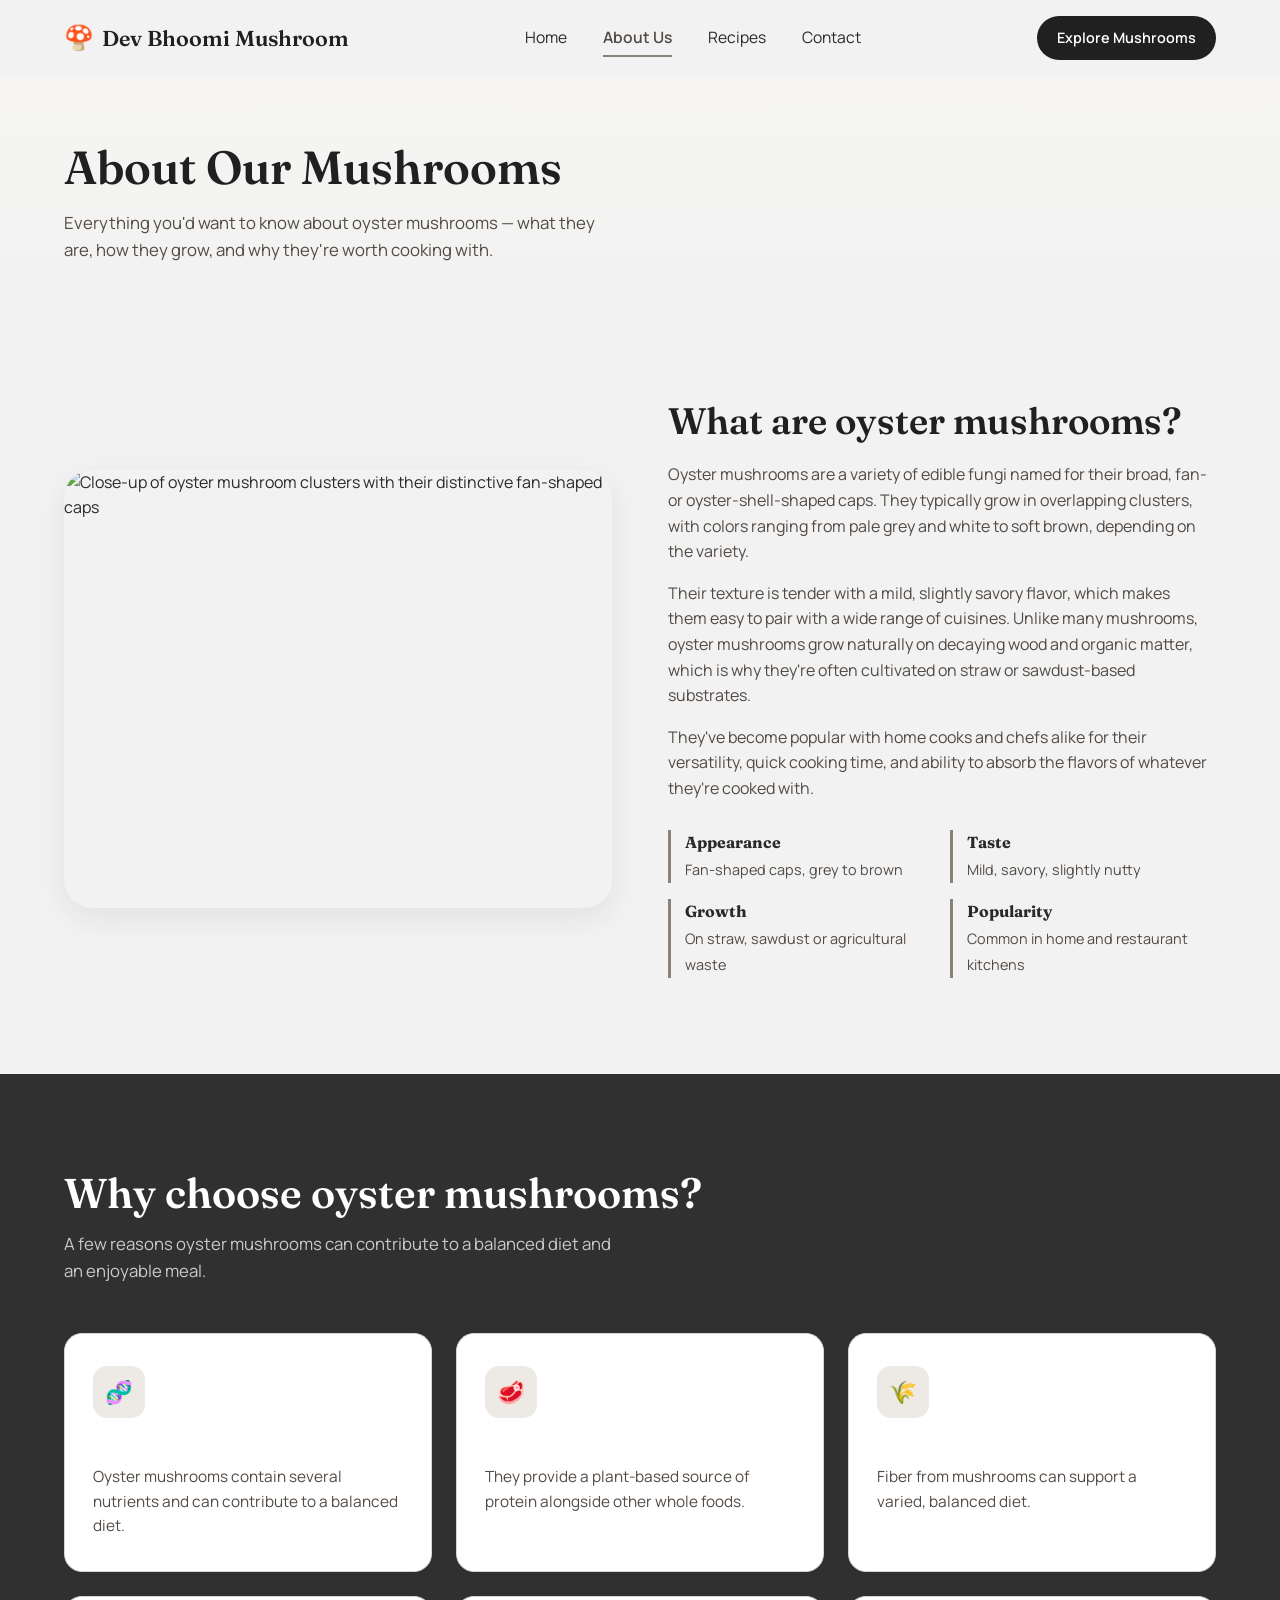
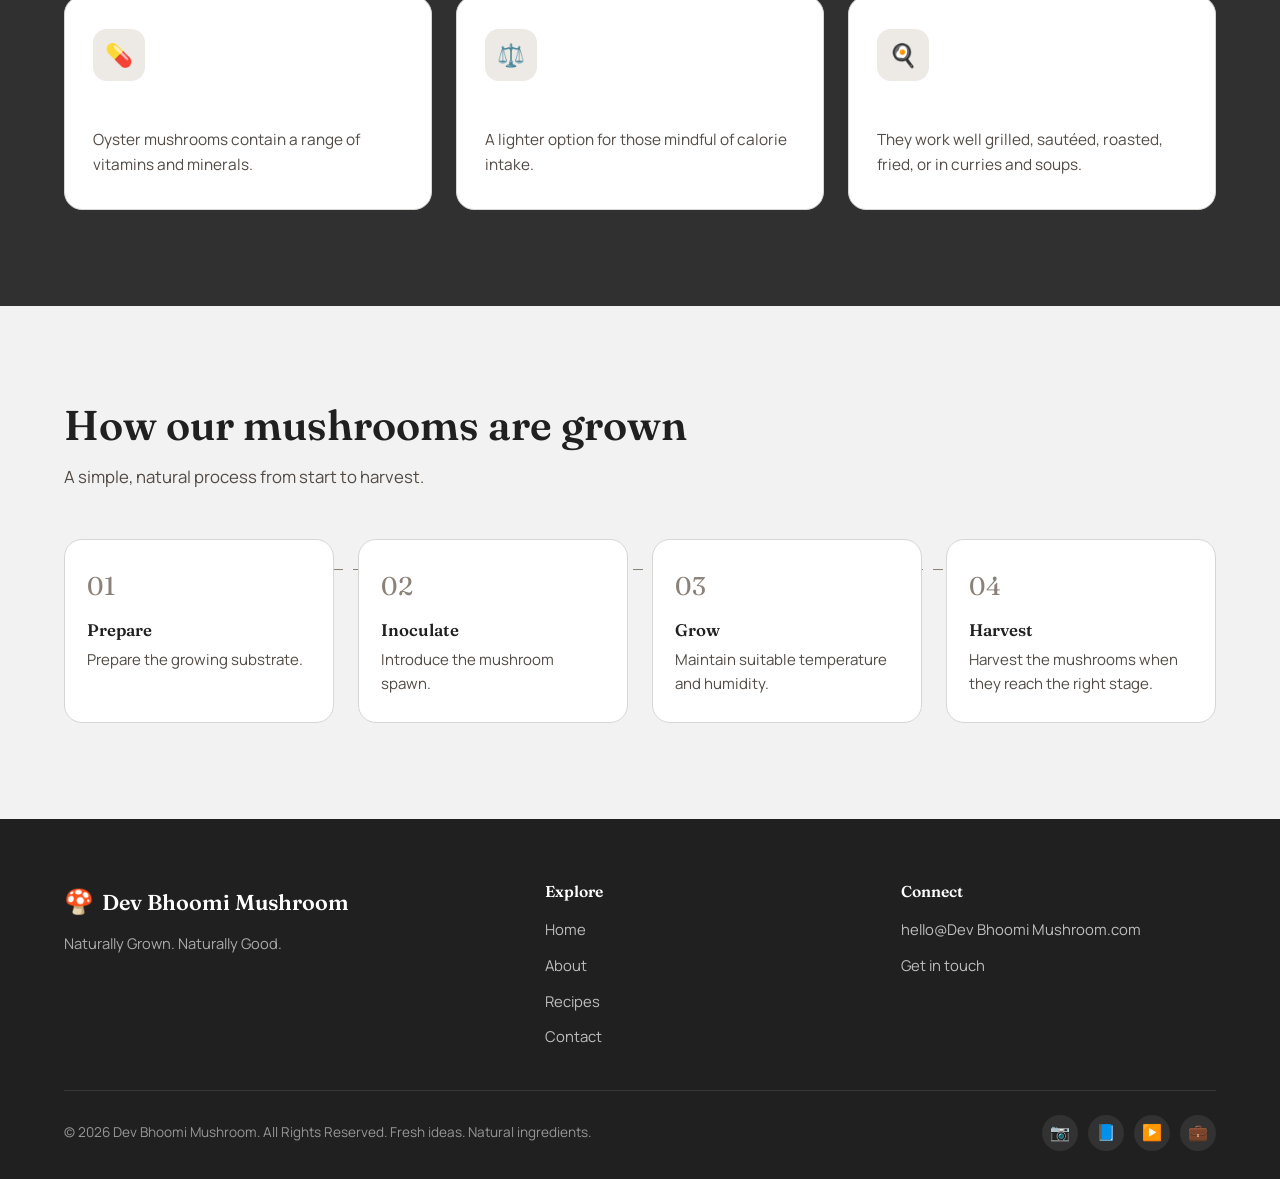
==== about.html @ d361725c "Initial commit with index,contact, about, recipes page" ====
<!DOCTYPE html>
<html lang="en">
<head>
  <meta charset="UTF-8">
  <meta name="viewport" content="width=device-width, initial-scale=1.0">
  <title>Dev Bhoomi Mushroom</title>
  <meta name="description" content="Learn what oyster mushrooms are, how they grow, and why they can be part of a balanced diet — from the team at Dev Bhoomi Mushroom.">
  <meta property="og:title" content="About Our Mushrooms | Dev Bhoomi Mushroom">
  <meta property="og:description" content="What oyster mushrooms are, how they grow, and why people choose them.">
  <meta property="og:type" content="website">
  <link rel="icon" href="data:image/svg+xml,<svg xmlns=%22http://www.w3.org/2000/svg%22 viewBox=%220 0 100 100%22><text y=%22.9em%22 font-size=%2290%22>🍄</text></svg>">

  <link rel="preconnect" href="https://fonts.googleapis.com">
  <link rel="preconnect" href="https://fonts.gstatic.com" crossorigin>
  <link href="https://fonts.googleapis.com/css2?family=Fraunces:opsz,wght@9..144,500;9..144,600;9..144,700&family=Manrope:wght@400;500;600;700;800&display=swap" rel="stylesheet">

  <link rel="stylesheet" href="css/style.css">
</head>
<body>

  <!-- ===== Navbar ===== -->
  <header class="navbar">
    <div class="container">
      <a href="index.html" class="brand">
        <span class="brand-mark" aria-hidden="true">🍄</span>
        <span>Dev Bhoomi Mushroom</span>
      </a>

      <nav class="nav-links" id="nav-links" aria-label="Primary">
        <a href="index.html">Home</a>
        <a href="about.html" class="active">About Us</a>
        <a href="recipes.html">Recipes</a>
        <a href="contact.html">Contact</a>
      </nav>

      <div class="nav-actions">
        <a href="recipes.html" class="btn btn-primary btn-sm">Explore Mushrooms</a>
        <button class="hamburger" id="hamburger" aria-expanded="false" aria-controls="nav-links" aria-label="Toggle navigation menu">
          <span></span>
          <span></span>
          <span></span>
        </button>
      </div>
    </div>
  </header>

  <main>
    <!-- ===== Page Header ===== -->
    <section class="page-header">
      <div class="container">
        <h1>About Our Mushrooms</h1>
        <p>Everything you'd want to know about oyster mushrooms — what they are, how they grow, and why they're worth cooking with.</p>
      </div>
    </section>

    <!-- ===== What Are Oyster Mushrooms ===== -->
    <section>
      <div class="container">
        <div class="about-intro">
          <div class="about-intro-media reveal">
            <img
              src="https://images.unsplash.com/photo-1552825896-84f4b3c8e6a5?auto=format&fit=crop&w=900&q=80"
              alt="Close-up of oyster mushroom clusters with their distinctive fan-shaped caps"
              loading="lazy">
          </div>

          <div class="about-intro-copy reveal">
            <h2>What are oyster mushrooms?</h2>
            <p>Oyster mushrooms are a variety of edible fungi named for their broad, fan- or oyster-shell-shaped caps. They typically grow in overlapping clusters, with colors ranging from pale grey and white to soft brown, depending on the variety.</p>
            <p>Their texture is tender with a mild, slightly savory flavor, which makes them easy to pair with a wide range of cuisines. Unlike many mushrooms, oyster mushrooms grow naturally on decaying wood and organic matter, which is why they're often cultivated on straw or sawdust-based substrates.</p>
            <p>They've become popular with home cooks and chefs alike for their versatility, quick cooking time, and ability to absorb the flavors of whatever they're cooked with.</p>

            <div class="about-facts">
              <div class="about-fact">
                <strong>Appearance</strong>
                <span>Fan-shaped caps, grey to brown</span>
              </div>
              <div class="about-fact">
                <strong>Taste</strong>
                <span>Mild, savory, slightly nutty</span>
              </div>
              <div class="about-fact">
                <strong>Growth</strong>
                <span>On straw, sawdust or agricultural waste</span>
              </div>
              <div class="about-fact">
                <strong>Popularity</strong>
                <span>Common in home and restaurant kitchens</span>
              </div>
            </div>
          </div>
        </div>
      </div>
    </section>

    <!-- ===== Why Choose Oyster Mushrooms ===== -->
    <section class="benefits section-dark">
      <div class="container">
        <div class="section-head reveal">
          <h2 class="section-title">Why choose oyster mushrooms?</h2>
          <p class="section-lede">A few reasons oyster mushrooms can contribute to a balanced diet and an enjoyable meal.</p>
        </div>

        <div class="card-grid">
          <div class="benefit-card reveal">
            <div class="benefit-icon" aria-hidden="true">🧬</div>
            <h3>Rich in Nutrients</h3>
            <p>Oyster mushrooms contain several nutrients and can contribute to a balanced diet.</p>
          </div>
          <div class="benefit-card reveal">
            <div class="benefit-icon" aria-hidden="true">🥩</div>
            <h3>Good Source of Protein</h3>
            <p>They provide a plant-based source of protein alongside other whole foods.</p>
          </div>
          <div class="benefit-card reveal">
            <div class="benefit-icon" aria-hidden="true">🌾</div>
            <h3>Contains Dietary Fiber</h3>
            <p>Fiber from mushrooms can support a varied, balanced diet.</p>
          </div>
          <div class="benefit-card reveal">
            <div class="benefit-icon" aria-hidden="true">💊</div>
            <h3>Vitamins &amp; Minerals</h3>
            <p>Oyster mushrooms contain a range of vitamins and minerals.</p>
          </div>
          <div class="benefit-card reveal">
            <div class="benefit-icon" aria-hidden="true">⚖️</div>
            <h3>Low in Calories</h3>
            <p>A lighter option for those mindful of calorie intake.</p>
          </div>
          <div class="benefit-card reveal">
            <div class="benefit-icon" aria-hidden="true">🍳</div>
            <h3>Versatile for Cooking</h3>
            <p>They work well grilled, sautéed, roasted, fried, or in curries and soups.</p>
          </div>
        </div>
      </div>
    </section>

    <!-- ===== How To Grow Section ===== -->
    <section class="process">
      <div class="container">
        <div class="section-head reveal">
          <h2 class="section-title">How our mushrooms are grown</h2>
          <p class="section-lede">A simple, natural process from start to harvest.</p>
        </div>

        <div class="process-track">
          <div class="process-step reveal">
            <span class="step-number">01</span>
            <h3>Prepare</h3>
            <p>Prepare the growing substrate.</p>
          </div>
          <div class="process-step reveal">
            <span class="step-number">02</span>
            <h3>Inoculate</h3>
            <p>Introduce the mushroom spawn.</p>
          </div>
          <div class="process-step reveal">
            <span class="step-number">03</span>
            <h3>Grow</h3>
            <p>Maintain suitable temperature and humidity.</p>
          </div>
          <div class="process-step reveal">
            <span class="step-number">04</span>
            <h3>Harvest</h3>
            <p>Harvest the mushrooms when they reach the right stage.</p>
          </div>
        </div>
      </div>
    </section>
  </main>

  <!-- ===== Footer ===== -->
  <footer class="site-footer">
    <div class="container">
      <div class="footer-top">
        <div class="footer-brand">
          <a href="index.html" class="brand">
            <span class="brand-mark" aria-hidden="true">🍄</span>
            <span>Dev Bhoomi Mushroom</span>
          </a>
          <p>Naturally Grown. Naturally Good.</p>
        </div>

        <div class="footer-col">
          <h4>Explore</h4>
          <ul>
            <li><a href="index.html">Home</a></li>
            <li><a href="about.html">About</a></li>
            <li><a href="recipes.html">Recipes</a></li>
            <li><a href="contact.html">Contact</a></li>
          </ul>
        </div>

        <div class="footer-col">
          <h4>Connect</h4>
          <ul>
            <li><a href="mailto:hello@Dev Bhoomi Mushroom.com">hello@Dev Bhoomi Mushroom.com</a></li>
            <li><a href="contact.html">Get in touch</a></li>
          </ul>
        </div>
      </div>

      <div class="footer-bottom">
        <p>© 2026 Dev Bhoomi Mushroom. All Rights Reserved. Fresh ideas. Natural ingredients.</p>
        <div class="footer-social">
          <!-- Replace href values with actual social media URLs -->
          <a href="https://instagram.com/" aria-label="Instagram" target="_blank" rel="noopener">📷</a>
          <a href="https://facebook.com/" aria-label="Facebook" target="_blank" rel="noopener">📘</a>
          <a href="https://youtube.com/" aria-label="YouTube" target="_blank" rel="noopener">▶️</a>
          <a href="https://linkedin.com/" aria-label="LinkedIn" target="_blank" rel="noopener">💼</a>
        </div>
      </div>
    </div>
  </footer>

  <button class="back-to-top" aria-label="Back to top">↑</button>

  <script src="js/script.js"></script>
</body>
</html>
---- css/style.css ----
/* ==========================================================================
   MUSHROOMIA — Stylesheet
   Organized sections: Reset, Variables, Global, Navbar, Hero, Buttons,
   Cards, About, Process, Recipes, Videos, Contact, Footer, Modal, Responsive
   ========================================================================== */

/* ----- Reset ----- */
*,
*::before,
*::after {
  box-sizing: border-box;
  margin: 0;
  padding: 0;
}

html {
  scroll-behavior: smooth;
}

img {
  max-width: 100%;
  display: block;
}

a {
  text-decoration: none;
  color: inherit;
}

ul {
  list-style: none;
}

button {
  font: inherit;
  cursor: pointer;
  border: none;
  background: none;
}

/* ----- Variables ----- */
:root {
  /* Brand palette (from brief) */
  --bg-light: #F2F2F2;
  --dark: #202020;
  --charcoal: #303030;
  --white: #FFFFFF;
  --mushroom: #8A8178;
  --brown: #6B625A;
  --light-grey: #E5E5E5;
  --text: #292929;

  /* Derived tones */
  --mushroom-soft: #EDEAE6;
  --brown-dark: #524A44;
  --line: #D8D6D3;
  --success: #4C7A4F;
  --error: #B3453A;

  /* Type */
  --font-display: 'Fraunces', 'Georgia', serif;
  --font-body: 'Manrope', -apple-system, BlinkMacSystemFont, 'Segoe UI', sans-serif;

  /* Layout */
  --max-width: 1200px;
  --radius-sm: 10px;
  --radius-md: 18px;
  --radius-lg: 28px;
  --shadow-soft: 0 10px 30px rgba(32, 32, 32, 0.08);
  --shadow-lift: 0 18px 40px rgba(32, 32, 32, 0.14);
  --transition: 0.25s ease;
}

@media (prefers-reduced-motion: reduce) {
  *,
  *::before,
  *::after {
    animation-duration: 0.001ms !important;
    animation-iteration-count: 1 !important;
    transition-duration: 0.001ms !important;
    scroll-behavior: auto !important;
  }
}

/* ----- Global ----- */
body {
  font-family: var(--font-body);
  color: var(--text);
  background-color: var(--bg-light);
  line-height: 1.6;
  font-size: 16px;
  overflow-x: hidden;
}

.container {
  max-width: var(--max-width);
  margin: 0 auto;
  padding: 0 24px;
}

section {
  padding: 96px 0;
}

h1, h2, h3, h4 {
  font-family: var(--font-display);
  color: var(--dark);
  line-height: 1.15;
  font-weight: 600;
}

h2.section-title {
  font-size: clamp(1.8rem, 3.4vw, 2.6rem);
  max-width: 640px;
  margin-bottom: 14px;
}

.section-lede {
  max-width: 560px;
  color: var(--brown-dark);
  font-size: 1.05rem;
  margin-bottom: 48px;
}

.section-head {
  display: flex;
  flex-direction: column;
}

.section-head.center {
  align-items: center;
  text-align: center;
  margin-left: auto;
  margin-right: auto;
}

.section-head.center .section-lede {
  margin-left: auto;
  margin-right: auto;
}

a:focus-visible,
button:focus-visible,
input:focus-visible,
textarea:focus-visible {
  outline: 3px solid var(--mushroom);
  outline-offset: 3px;
}

.visually-hidden {
  position: absolute;
  width: 1px;
  height: 1px;
  overflow: hidden;
  clip: rect(0 0 0 0);
  white-space: nowrap;
}

/* ----- Navbar ----- */
.navbar {
  position: sticky;
  top: 0;
  left: 0;
  right: 0;
  z-index: 500;
  background-color: rgba(242, 242, 242, 0.92);
  backdrop-filter: blur(10px);
  border-bottom: 1px solid transparent;
  transition: box-shadow var(--transition), border-color var(--transition), background-color var(--transition);
}

.navbar.is-scrolled {
  box-shadow: 0 4px 24px rgba(32, 32, 32, 0.08);
  border-bottom-color: var(--line);
}

.navbar .container {
  display: flex;
  align-items: center;
  justify-content: space-between;
  height: 76px;
}

.brand {
  display: flex;
  align-items: baseline;
  gap: 8px;
  font-family: var(--font-display);
  font-size: 1.35rem;
  font-weight: 600;
  color: var(--dark);
}

.brand .brand-mark {
  font-size: 1.5rem;
}

.nav-links {
  display: flex;
  align-items: center;
  gap: 36px;
}

.nav-links a {
  font-size: 0.98rem;
  color: var(--text);
  position: relative;
  padding: 6px 0;
}

.nav-links a::after {
  content: '';
  position: absolute;
  left: 0;
  bottom: 0;
  width: 0;
  height: 2px;
  background-color: var(--mushroom);
  transition: width var(--transition);
}

.nav-links a:hover::after,
.nav-links a.active::after {
  width: 100%;
}

.nav-links a.active {
  color: var(--brown-dark);
  font-weight: 600;
}

.nav-actions {
  display: flex;
  align-items: center;
  gap: 20px;
}

.hamburger {
  display: none;
  flex-direction: column;
  justify-content: center;
  gap: 5px;
  width: 32px;
  height: 32px;
  padding: 4px;
}

.hamburger span {
  display: block;
  width: 100%;
  height: 2px;
  background-color: var(--dark);
  border-radius: 2px;
  transition: transform var(--transition), opacity var(--transition);
}

.hamburger[aria-expanded="true"] span:nth-child(1) {
  transform: translateY(7px) rotate(45deg);
}

.hamburger[aria-expanded="true"] span:nth-child(2) {
  opacity: 0;
}

.hamburger[aria-expanded="true"] span:nth-child(3) {
  transform: translateY(-7px) rotate(-45deg);
}

/* ----- Buttons ----- */
.btn {
  display: inline-flex;
  align-items: center;
  justify-content: center;
  gap: 8px;
  padding: 14px 28px;
  border-radius: 100px;
  font-size: 0.98rem;
  font-weight: 600;
  transition: transform var(--transition), box-shadow var(--transition), background-color var(--transition), color var(--transition);
  white-space: nowrap;
}

.btn-primary {
  background-color: var(--dark);
  color: var(--white);
}

.btn-primary:hover {
  background-color: var(--brown-dark);
  transform: translateY(-2px);
  box-shadow: var(--shadow-lift);
}

.btn-secondary {
  background-color: transparent;
  color: var(--dark);
  border: 1.5px solid var(--brown-dark);
}

.btn-secondary:hover {
  background-color: var(--dark);
  color: var(--white);
  border-color: var(--dark);
  transform: translateY(-2px);
}

.btn-block {
  width: 100%;
}

.btn-sm {
  padding: 10px 20px;
  font-size: 0.9rem;
}

/* ----- Hero ----- */
.hero {
  padding: 72px 0 80px;
  background: linear-gradient(180deg, #F6F5F3 0%, var(--bg-light) 60%);
  position: relative;
  overflow: hidden;
}

.hero .container {
  display: grid;
  grid-template-columns: 1.05fr 0.95fr;
  gap: 56px;
  align-items: center;
}

.hero-copy .eyebrow {
  color: var(--brown-dark);
  font-weight: 600;
  font-size: 0.95rem;
  margin-bottom: 18px;
  display: inline-block;
}

.hero-copy h1 {
  font-size: clamp(2.3rem, 4.6vw, 3.6rem);
  margin-bottom: 22px;
  letter-spacing: -0.01em;
}

.hero-copy p {
  font-size: 1.1rem;
  color: var(--brown-dark);
  max-width: 480px;
  margin-bottom: 36px;
}

.hero-actions {
  display: flex;
  gap: 16px;
  flex-wrap: wrap;
}

.hero-art {
  position: relative;
  border-radius: var(--radius-lg);
  overflow: hidden;
  box-shadow: var(--shadow-lift);
  aspect-ratio: 4 / 5;
}

.hero-art img {
  width: 100%;
  height: 100%;
  object-fit: cover;
}

.hero-art::after {
  content: '';
  position: absolute;
  inset: 0;
  background: linear-gradient(180deg, rgba(32,32,32,0) 55%, rgba(32,32,32,0.35) 100%);
}

.hero-badge {
  position: absolute;
  bottom: 20px;
  left: 20px;
  right: 20px;
  z-index: 2;
  background-color: rgba(255,255,255,0.92);
  backdrop-filter: blur(6px);
  border-radius: var(--radius-md);
  padding: 16px 20px;
  display: flex;
  align-items: center;
  gap: 14px;
}

.hero-badge strong {
  display: block;
  font-family: var(--font-display);
  font-size: 1.05rem;
  color: var(--dark);
}

.hero-badge span {
  font-size: 0.88rem;
  color: var(--brown-dark);
}

/* Entrance animation, single orchestrated sequence on load */
.hero-copy > * ,
.hero-art {
  opacity: 0;
  transform: translateY(16px);
  animation: rise 0.7s ease forwards;
}

.hero-copy .eyebrow { animation-delay: 0.05s; }
.hero-copy h1 { animation-delay: 0.15s; }
.hero-copy p { animation-delay: 0.25s; }
.hero-copy .hero-actions { animation-delay: 0.35s; }
.hero-art { animation-delay: 0.2s; }

@keyframes rise {
  to {
    opacity: 1;
    transform: translateY(0);
  }
}

/* ----- Stats ----- */
.stats {
  padding: 56px 0;
}

.stats-grid {
  display: grid;
  grid-template-columns: repeat(4, 1fr);
  gap: 20px;
}

.stat-card {
  background-color: var(--white);
  border-radius: var(--radius-md);
  padding: 28px 20px;
  text-align: center;
  box-shadow: var(--shadow-soft);
  border: 1px solid var(--line);
}

.stat-card .stat-icon {
  font-size: 1.8rem;
  margin-bottom: 10px;
}

.stat-card strong {
  display: block;
  font-family: var(--font-display);
  font-size: 1.15rem;
  color: var(--dark);
  margin-bottom: 4px;
}

.stat-card span {
  font-size: 0.9rem;
  color: var(--brown-dark);
}

/* ----- Cards (benefits / recipes shared patterns) ----- */
.card-grid {
  display: grid;
  grid-template-columns: repeat(3, 1fr);
  gap: 24px;
}

.benefit-card {
  background-color: var(--white);
  border-radius: var(--radius-md);
  padding: 32px 28px;
  border: 1px solid var(--line);
  transition: transform var(--transition), box-shadow var(--transition);
}

.benefit-card:hover {
  transform: translateY(-5px);
  box-shadow: var(--shadow-lift);
}

.benefit-icon {
  width: 52px;
  height: 52px;
  border-radius: 14px;
  background-color: var(--mushroom-soft);
  display: flex;
  align-items: center;
  justify-content: center;
  font-size: 1.4rem;
  margin-bottom: 18px;
}

.benefit-card h3 {
  font-size: 1.15rem;
  margin-bottom: 8px;
}

.benefit-card p {
  color: var(--brown-dark);
  font-size: 0.96rem;
}

.section-dark {
  background-color: var(--charcoal);
  color: var(--light-grey);
}

.section-dark h2.section-title,
.section-dark h3 {
  color: var(--white);
}

.section-dark .section-lede {
  color: var(--light-grey);
  opacity: 0.85;
}

/* ----- About ----- */
.about-intro {
  display: grid;
  grid-template-columns: 1fr 1fr;
  gap: 56px;
  align-items: center;
}

.about-intro-media {
  border-radius: var(--radius-lg);
  overflow: hidden;
  box-shadow: var(--shadow-soft);
  aspect-ratio: 4 / 3.2;
}

.about-intro-media img {
  width: 100%;
  height: 100%;
  object-fit: cover;
}

.about-intro-copy p {
  color: var(--brown-dark);
  margin-bottom: 16px;
  max-width: 540px;
}

.about-intro-copy h2 {
  font-size: clamp(1.7rem, 3vw, 2.3rem);
  margin-bottom: 20px;
}

.about-facts {
  display: grid;
  grid-template-columns: repeat(2, 1fr);
  gap: 16px;
  margin-top: 28px;
}

.about-fact {
  border-left: 3px solid var(--mushroom);
  padding-left: 14px;
}

.about-fact strong {
  display: block;
  font-family: var(--font-display);
  font-size: 1rem;
  margin-bottom: 2px;
}

.about-fact span {
  font-size: 0.9rem;
  color: var(--brown-dark);
}

/* ----- Process (How to Grow) ----- */
.process {
  position: relative;
}

.process-track {
  display: grid;
  grid-template-columns: repeat(4, 1fr);
  gap: 24px;
  position: relative;
}

.process-track::before {
  content: '';
  position: absolute;
  top: 30px;
  left: 6%;
  right: 6%;
  height: 1px;
  background: repeating-linear-gradient(90deg, var(--mushroom) 0 10px, transparent 10px 20px);
  z-index: 0;
}

.process-step {
  position: relative;
  z-index: 1;
  background-color: var(--white);
  border: 1px solid var(--line);
  border-radius: var(--radius-md);
  padding: 26px 22px;
}

.process-step .step-number {
  font-family: var(--font-display);
  font-size: 1.6rem;
  color: var(--mushroom);
  margin-bottom: 14px;
  display: block;
}

.process-step h3 {
  font-size: 1.05rem;
  margin-bottom: 8px;
}

.process-step p {
  color: var(--brown-dark);
  font-size: 0.94rem;
}

/* ----- Recipes ----- */
.page-header {
  padding: 64px 0 40px;
  background: linear-gradient(180deg, #F6F5F3 0%, var(--bg-light) 100%);
}

.page-header h1 {
  font-size: clamp(2rem, 4vw, 2.9rem);
  max-width: 640px;
  margin-bottom: 16px;
}

.page-header p {
  color: var(--brown-dark);
  max-width: 560px;
  font-size: 1.05rem;
}

.recipe-grid {
  display: grid;
  grid-template-columns: repeat(3, 1fr);
  gap: 28px;
}

.recipe-card {
  background-color: var(--white);
  border-radius: var(--radius-md);
  overflow: hidden;
  border: 1px solid var(--line);
  transition: transform var(--transition), box-shadow var(--transition);
  display: flex;
  flex-direction: column;
}

.recipe-card:hover {
  transform: translateY(-5px);
  box-shadow: var(--shadow-lift);
}

.recipe-media {
  aspect-ratio: 4 / 3;
  overflow: hidden;
}

.recipe-media img {
  width: 100%;
  height: 100%;
  object-fit: cover;
  transition: transform 0.4s ease;
}

.recipe-card:hover .recipe-media img {
  transform: scale(1.05);
}

.recipe-body {
  padding: 22px;
  display: flex;
  flex-direction: column;
  gap: 10px;
  flex-grow: 1;
}

.recipe-body h3 {
  font-size: 1.1rem;
}

.recipe-body p.recipe-desc {
  color: var(--brown-dark);
  font-size: 0.92rem;
  flex-grow: 1;
}

.recipe-meta {
  display: flex;
  gap: 16px;
  font-size: 0.85rem;
  color: var(--brown-dark);
}

.recipe-meta span {
  display: flex;
  align-items: center;
  gap: 6px;
}

.recipe-card .btn {
  margin-top: 6px;
}

/* ----- Videos ----- */
.video-grid {
  display: grid;
  grid-template-columns: repeat(2, 1fr);
  gap: 28px;
}

.video-item {
  background-color: var(--dark);
  border-radius: var(--radius-md);
  overflow: hidden;
  border: 1px solid rgba(255,255,255,0.08);
}

.video-container {
  position: relative;
  width: 100%;
  padding-bottom: 56.25%; /* 16:9 aspect ratio */
  height: 0;
  overflow: hidden;
  background-color: #111;
}

.video-container iframe {
  position: absolute;
  top: 0;
  left: 0;
  width: 100%;
  height: 100%;
  border: 0;
}

.video-caption {
  padding: 18px 20px;
}

.video-caption h3 {
  color: var(--white);
  font-size: 1rem;
  margin-bottom: 4px;
}

.video-caption p {
  color: var(--light-grey);
  opacity: 0.75;
  font-size: 0.87rem;
}

/* ----- Contact ----- */
.contact-layout {
  display: grid;
  grid-template-columns: 1fr 1fr;
  gap: 56px;
  align-items: start;
}

.contact-form-card {
  background-color: var(--white);
  border-radius: var(--radius-lg);
  padding: 40px;
  box-shadow: var(--shadow-soft);
  border: 1px solid var(--line);
}

.form-group {
  margin-bottom: 20px;
}

.form-row {
  display: grid;
  grid-template-columns: 1fr 1fr;
  gap: 16px;
}

.form-group label {
  display: block;
  font-size: 0.9rem;
  font-weight: 600;
  margin-bottom: 8px;
  color: var(--dark);
}

.form-group input,
.form-group textarea {
  width: 100%;
  padding: 13px 14px;
  border-radius: var(--radius-sm);
  border: 1.5px solid var(--line);
  background-color: var(--bg-light);
  font-family: var(--font-body);
  font-size: 0.96rem;
  color: var(--text);
  transition: border-color var(--transition), background-color var(--transition);
}

.form-group input:focus,
.form-group textarea:focus {
  border-color: var(--mushroom);
  background-color: var(--white);
  outline: none;
}

.form-group textarea {
  resize: vertical;
  min-height: 130px;
}

.field-error {
  display: none;
  color: var(--error);
  font-size: 0.82rem;
  margin-top: 6px;
}

.form-group.has-error input,
.form-group.has-error textarea {
  border-color: var(--error);
}

.form-group.has-error .field-error {
  display: block;
}

.form-success {
  display: none;
  align-items: center;
  gap: 12px;
  background-color: #EAF1EA;
  border: 1px solid var(--success);
  color: #2F4F32;
  border-radius: var(--radius-sm);
  padding: 16px 18px;
  margin-bottom: 20px;
  font-size: 0.95rem;
}

.form-success.is-visible {
  display: flex;
}

.contact-info {
  display: grid;
  gap: 18px;
}

.info-card {
  background-color: var(--white);
  border-radius: var(--radius-md);
  padding: 24px 26px;
  border: 1px solid var(--line);
  display: flex;
  align-items: flex-start;
  gap: 16px;
}

.info-icon {
  width: 44px;
  height: 44px;
  border-radius: 12px;
  background-color: var(--mushroom-soft);
  display: flex;
  align-items: center;
  justify-content: center;
  font-size: 1.2rem;
  flex-shrink: 0;
}

.info-card h3 {
  font-size: 1rem;
  margin-bottom: 4px;
}

.info-card p {
  color: var(--brown-dark);
  font-size: 0.92rem;
  margin-bottom: 10px;
}

.social-row {
  display: flex;
  gap: 12px;
}

.social-row a {
  width: 38px;
  height: 38px;
  border-radius: 50%;
  background-color: var(--mushroom-soft);
  display: flex;
  align-items: center;
  justify-content: center;
  font-size: 1rem;
  transition: background-color var(--transition), transform var(--transition);
}

.social-row a:hover {
  background-color: var(--mushroom);
  color: var(--white);
  transform: translateY(-3px);
}

/* ----- Footer ----- */
.site-footer {
  background-color: var(--dark);
  color: var(--light-grey);
  padding: 64px 0 28px;
}

.footer-top {
  display: grid;
  grid-template-columns: 1.4fr 1fr 1fr;
  gap: 40px;
  padding-bottom: 40px;
  border-bottom: 1px solid rgba(255,255,255,0.1);
}

.footer-brand .brand {
  color: var(--white);
  margin-bottom: 10px;
}

.footer-brand p {
  color: var(--light-grey);
  opacity: 0.7;
  font-size: 0.92rem;
  max-width: 320px;
}

.footer-col h4 {
  color: var(--white);
  font-size: 0.98rem;
  margin-bottom: 16px;
}

.footer-col ul {
  display: grid;
  gap: 10px;
}

.footer-col a {
  color: var(--light-grey);
  opacity: 0.8;
  font-size: 0.93rem;
  transition: opacity var(--transition);
}

.footer-col a:hover {
  opacity: 1;
}

.footer-bottom {
  display: flex;
  align-items: center;
  justify-content: space-between;
  padding-top: 24px;
  flex-wrap: wrap;
  gap: 12px;
}

.footer-bottom p {
  font-size: 0.85rem;
  opacity: 0.6;
}

.footer-social {
  display: flex;
  gap: 10px;
}

.footer-social a {
  width: 36px;
  height: 36px;
  border-radius: 50%;
  background-color: rgba(255,255,255,0.08);
  display: flex;
  align-items: center;
  justify-content: center;
  transition: background-color var(--transition);
}

.footer-social a:hover {
  background-color: var(--mushroom);
}

/* ----- Modal ----- */
.modal-overlay {
  position: fixed;
  inset: 0;
  background-color: rgba(32, 32, 32, 0.6);
  display: none;
  align-items: center;
  justify-content: center;
  padding: 24px;
  z-index: 1000;
}

.modal-overlay.is-open {
  display: flex;
}

.modal {
  background-color: var(--white);
  border-radius: var(--radius-lg);
  max-width: 640px;
  width: 100%;
  max-height: 88vh;
  overflow-y: auto;
  position: relative;
  box-shadow: var(--shadow-lift);
  animation: modalIn 0.25s ease;
}

@keyframes modalIn {
  from { opacity: 0; transform: translateY(14px) scale(0.98); }
  to { opacity: 1; transform: translateY(0) scale(1); }
}

.modal-close {
  position: absolute;
  top: 16px;
  right: 16px;
  width: 36px;
  height: 36px;
  border-radius: 50%;
  background-color: var(--bg-light);
  font-size: 1.1rem;
  display: flex;
  align-items: center;
  justify-content: center;
  z-index: 2;
}

.modal-close:hover {
  background-color: var(--mushroom);
  color: var(--white);
}

.modal-media {
  width: 100%;
  aspect-ratio: 16 / 9;
  overflow: hidden;
  border-radius: var(--radius-lg) var(--radius-lg) 0 0;
}

.modal-media img {
  width: 100%;
  height: 100%;
  object-fit: cover;
}

.modal-body {
  padding: 30px 32px 36px;
}

.modal-body h3 {
  font-size: 1.4rem;
  margin-bottom: 10px;
}

.modal-meta {
  display: flex;
  gap: 18px;
  font-size: 0.88rem;
  color: var(--brown-dark);
  margin-bottom: 22px;
  flex-wrap: wrap;
}

.modal-body h4 {
  font-size: 1rem;
  margin: 20px 0 10px;
}

.modal-body ul,
.modal-body ol {
  padding-left: 20px;
  color: var(--text);
  font-size: 0.95rem;
  display: grid;
  gap: 8px;
}

.modal-body ul {
  list-style: disc;
}

.modal-body ol {
  list-style: decimal;
}

/* ----- Back to top ----- */
.back-to-top {
  position: fixed;
  bottom: 28px;
  right: 28px;
  width: 48px;
  height: 48px;
  border-radius: 50%;
  background-color: var(--dark);
  color: var(--white);
  display: flex;
  align-items: center;
  justify-content: center;
  font-size: 1.2rem;
  box-shadow: var(--shadow-lift);
  opacity: 0;
  visibility: hidden;
  transform: translateY(10px);
  transition: opacity var(--transition), transform var(--transition), visibility var(--transition);
  z-index: 400;
}

.back-to-top.is-visible {
  opacity: 1;
  visibility: visible;
  transform: translateY(0);
}

.back-to-top:hover {
  background-color: var(--mushroom);
}

/* ----- Scroll reveal ----- */
.reveal {
  opacity: 0;
  transform: translateY(24px);
  transition: opacity 0.6s ease, transform 0.6s ease;
}

.reveal.is-visible {
  opacity: 1;
  transform: translateY(0);
}

/* ----- Responsive ----- */
@media (max-width: 1024px) {
  .card-grid,
  .recipe-grid {
    grid-template-columns: repeat(2, 1fr);
  }

  .stats-grid {
    grid-template-columns: repeat(2, 1fr);
  }

  .process-track {
    grid-template-columns: repeat(2, 1fr);
    row-gap: 32px;
  }

  .process-track::before {
    display: none;
  }

  .footer-top {
    grid-template-columns: 1fr 1fr;
  }

  .footer-brand {
    grid-column: 1 / -1;
  }
}

@media (max-width: 900px) {
  .nav-links {
    position: fixed;
    top: 76px;
    left: 0;
    right: 0;
    background-color: var(--bg-light);
    flex-direction: column;
    align-items: flex-start;
    gap: 0;
    padding: 8px 24px 20px;
    border-bottom: 1px solid var(--line);
    box-shadow: 0 12px 24px rgba(32,32,32,0.08);
    transform: translateY(-8px);
    opacity: 0;
    visibility: hidden;
    transition: opacity var(--transition), transform var(--transition), visibility var(--transition);
  }

  .nav-links.is-open {
    opacity: 1;
    transform: translateY(0);
    visibility: visible;
  }

  .nav-links a {
    width: 100%;
    padding: 14px 0;
    border-bottom: 1px solid var(--line);
  }

  .nav-links a:last-child {
    border-bottom: none;
  }

  .nav-actions .btn-primary {
    display: none;
  }

  .hamburger {
    display: flex;
  }

  .hero .container,
  .about-intro,
  .contact-layout {
    grid-template-columns: 1fr;
  }

  .hero-art {
    order: -1;
  }
}

@media (max-width: 768px) {
  section {
    padding: 64px 0;
  }

  .card-grid,
  .recipe-grid,
  .video-grid {
    grid-template-columns: 1fr;
  }

  .stats-grid {
    grid-template-columns: repeat(2, 1fr);
  }

  .process-track {
    grid-template-columns: 1fr;
  }

  .form-row {
    grid-template-columns: 1fr;
  }

  .footer-top {
    grid-template-columns: 1fr;
  }

  .footer-bottom {
    flex-direction: column;
    align-items: flex-start;
  }
}

@media (max-width: 425px) {
  .container {
    padding: 0 18px;
  }

  .hero-copy h1 {
    font-size: 2rem;
  }

  .hero-actions .btn {
    width: 100%;
  }

  .contact-form-card {
    padding: 26px;
  }

  .modal-body {
    padding: 24px 20px 28px;
  }
}
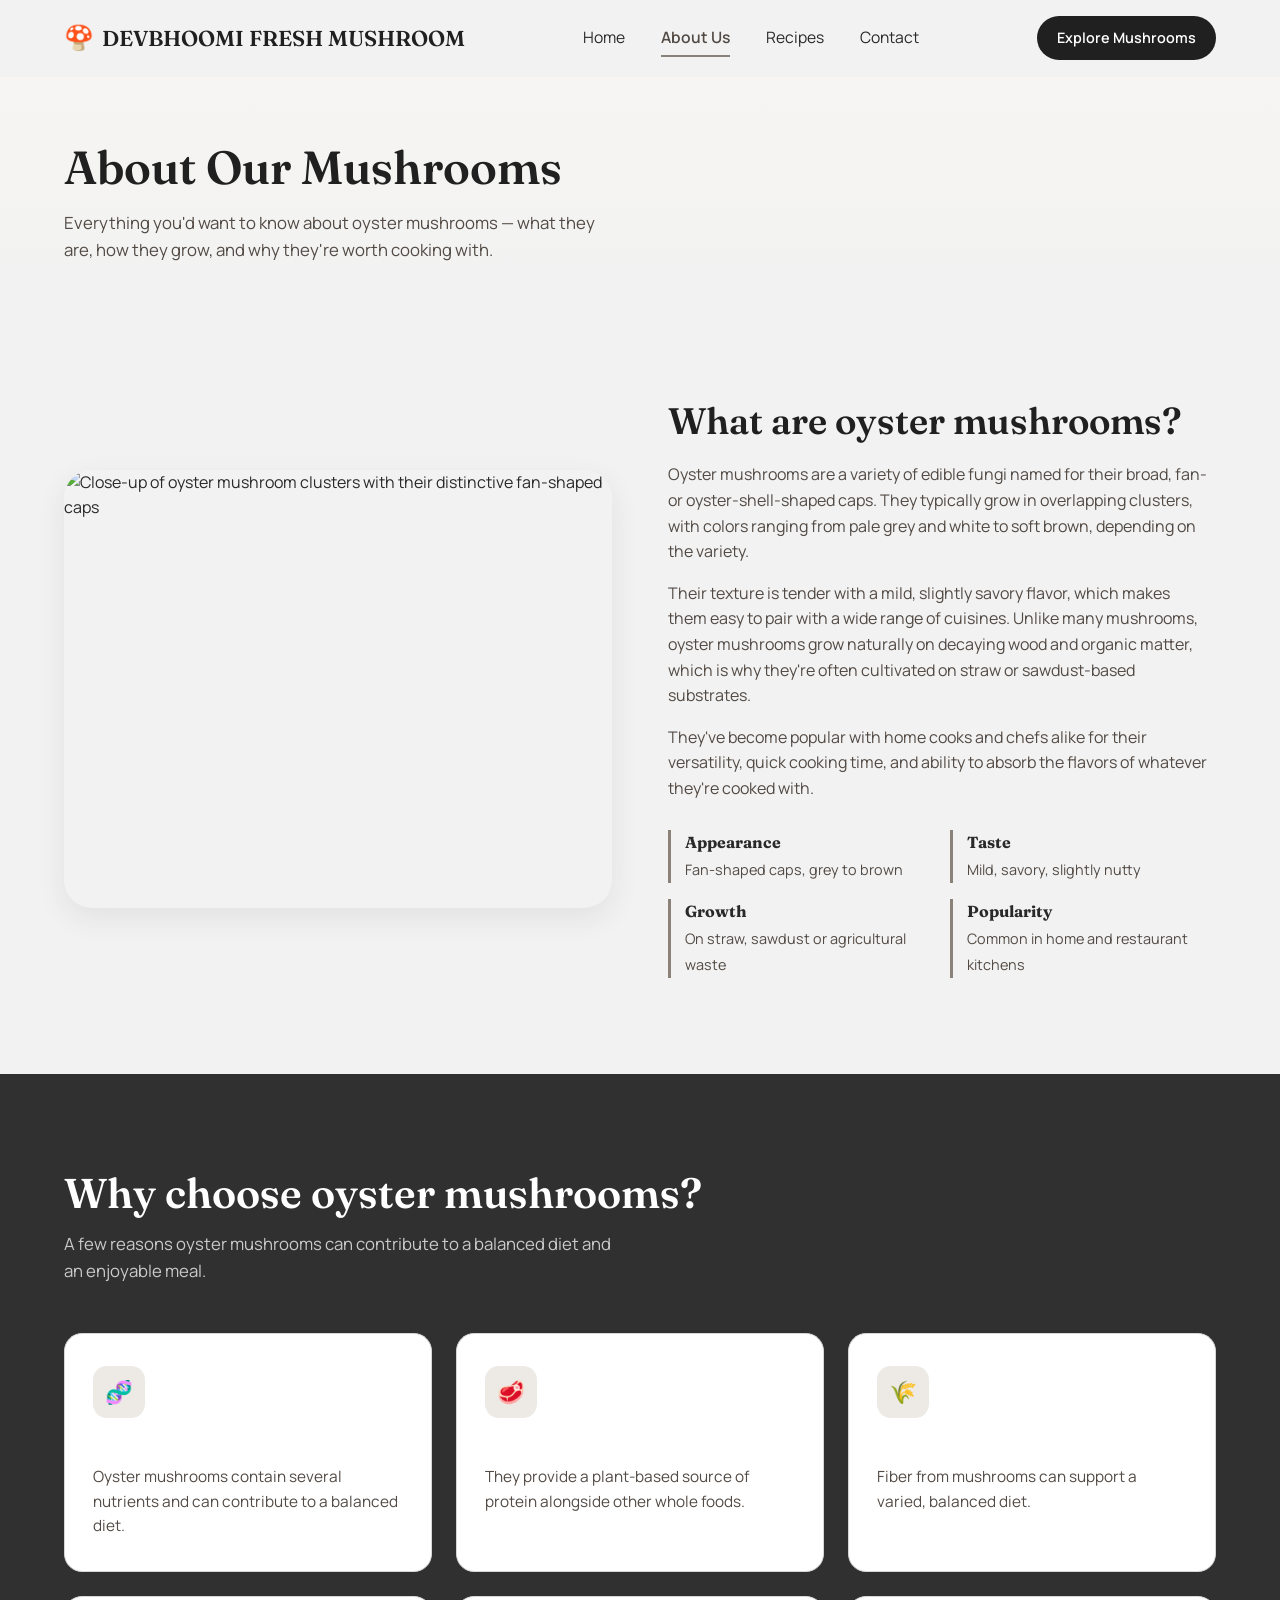
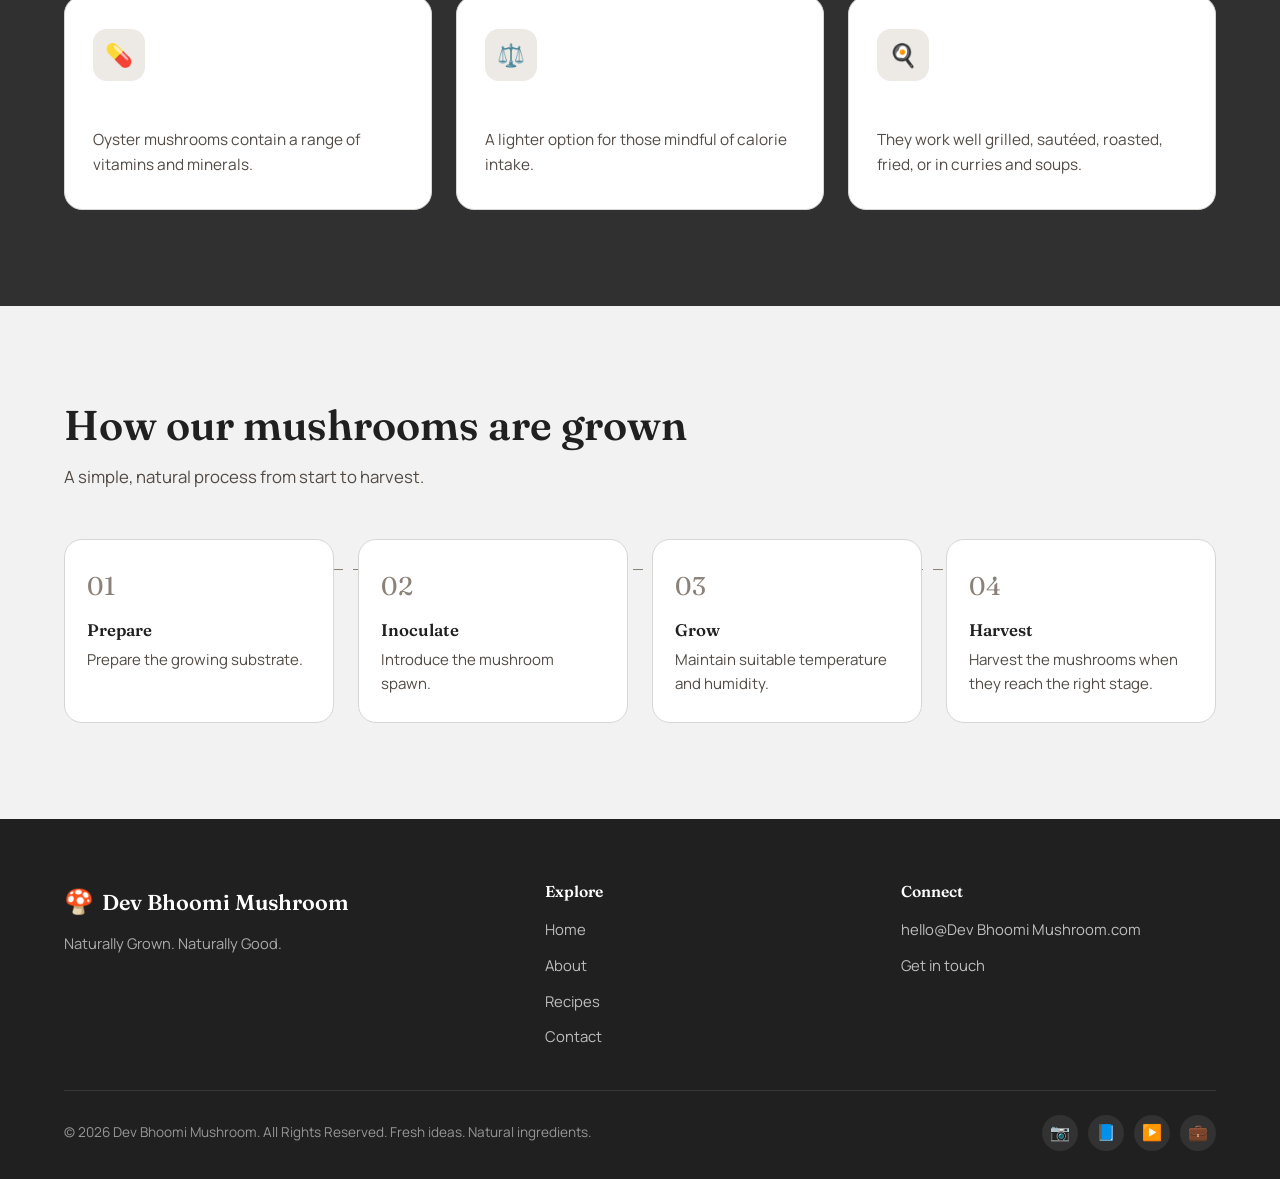
==== commit fe328479: "Index page updated" ====
--- a/about.html
+++ b/about.html
@@ -3,12 +3,12 @@
 <head>
   <meta charset="UTF-8">
   <meta name="viewport" content="width=device-width, initial-scale=1.0">
-  <title>Dev Bhoomi Mushroom</title>
+  <title>DevBhoomi Mushroom</title>
   <meta name="description" content="Learn what oyster mushrooms are, how they grow, and why they can be part of a balanced diet — from the team at Dev Bhoomi Mushroom.">
   <meta property="og:title" content="About Our Mushrooms | Dev Bhoomi Mushroom">
   <meta property="og:description" content="What oyster mushrooms are, how they grow, and why people choose them.">
   <meta property="og:type" content="website">
-  <link rel="icon" href="data:image/svg+xml,<svg xmlns=%22http://www.w3.org/2000/svg%22 viewBox=%220 0 100 100%22><text y=%22.9em%22 font-size=%2290%22>🍄</text></svg>">
+  <link rel="icon" type="image/png" href="assets/images/hero-mushroom-logo.jpg">
 
   <link rel="preconnect" href="https://fonts.googleapis.com">
   <link rel="preconnect" href="https://fonts.gstatic.com" crossorigin>
@@ -23,7 +23,7 @@
     <div class="container">
       <a href="index.html" class="brand">
         <span class="brand-mark" aria-hidden="true">🍄</span>
-        <span>Dev Bhoomi Mushroom</span>
+        <span>DEVBHOOMI FRESH MUSHROOM</span>
       </a>
 
       <nav class="nav-links" id="nav-links" aria-label="Primary">
--- a/css/style.css
+++ b/css/style.css
@@ -1286,3 +1286,45 @@
     padding: 24px 20px 28px;
   }
 }
+
+
+/* favicons css */
+.footer-social a {
+  width: 36px;
+  height: 36px;
+  border-radius: 50%;
+  background-color: rgba(255, 255, 255, 0.08);
+  display: flex;
+  align-items: center;
+  justify-content: center;
+  transition: background-color var(--transition), transform var(--transition);
+}
+
+.footer-social a svg {
+  width: 18px;
+  height: 18px;
+  fill: var(--light-grey) !important;
+  transition: fill var(--transition), transform var(--transition);
+}
+
+.footer-social a:hover {
+  background-color: var(--mushroom);
+  transform: translateY(-3px);
+}
+
+.footer-social a:hover svg {
+  fill: var(--white) !important;
+}
+
+
+
+.social-row a svg {
+  width: 18px;
+  height: 18px;
+  fill: var(--brown-dark) !important;
+  transition: fill var(--transition);
+}
+
+.social-row a:hover svg {
+  fill: var(--white) !important;
+}
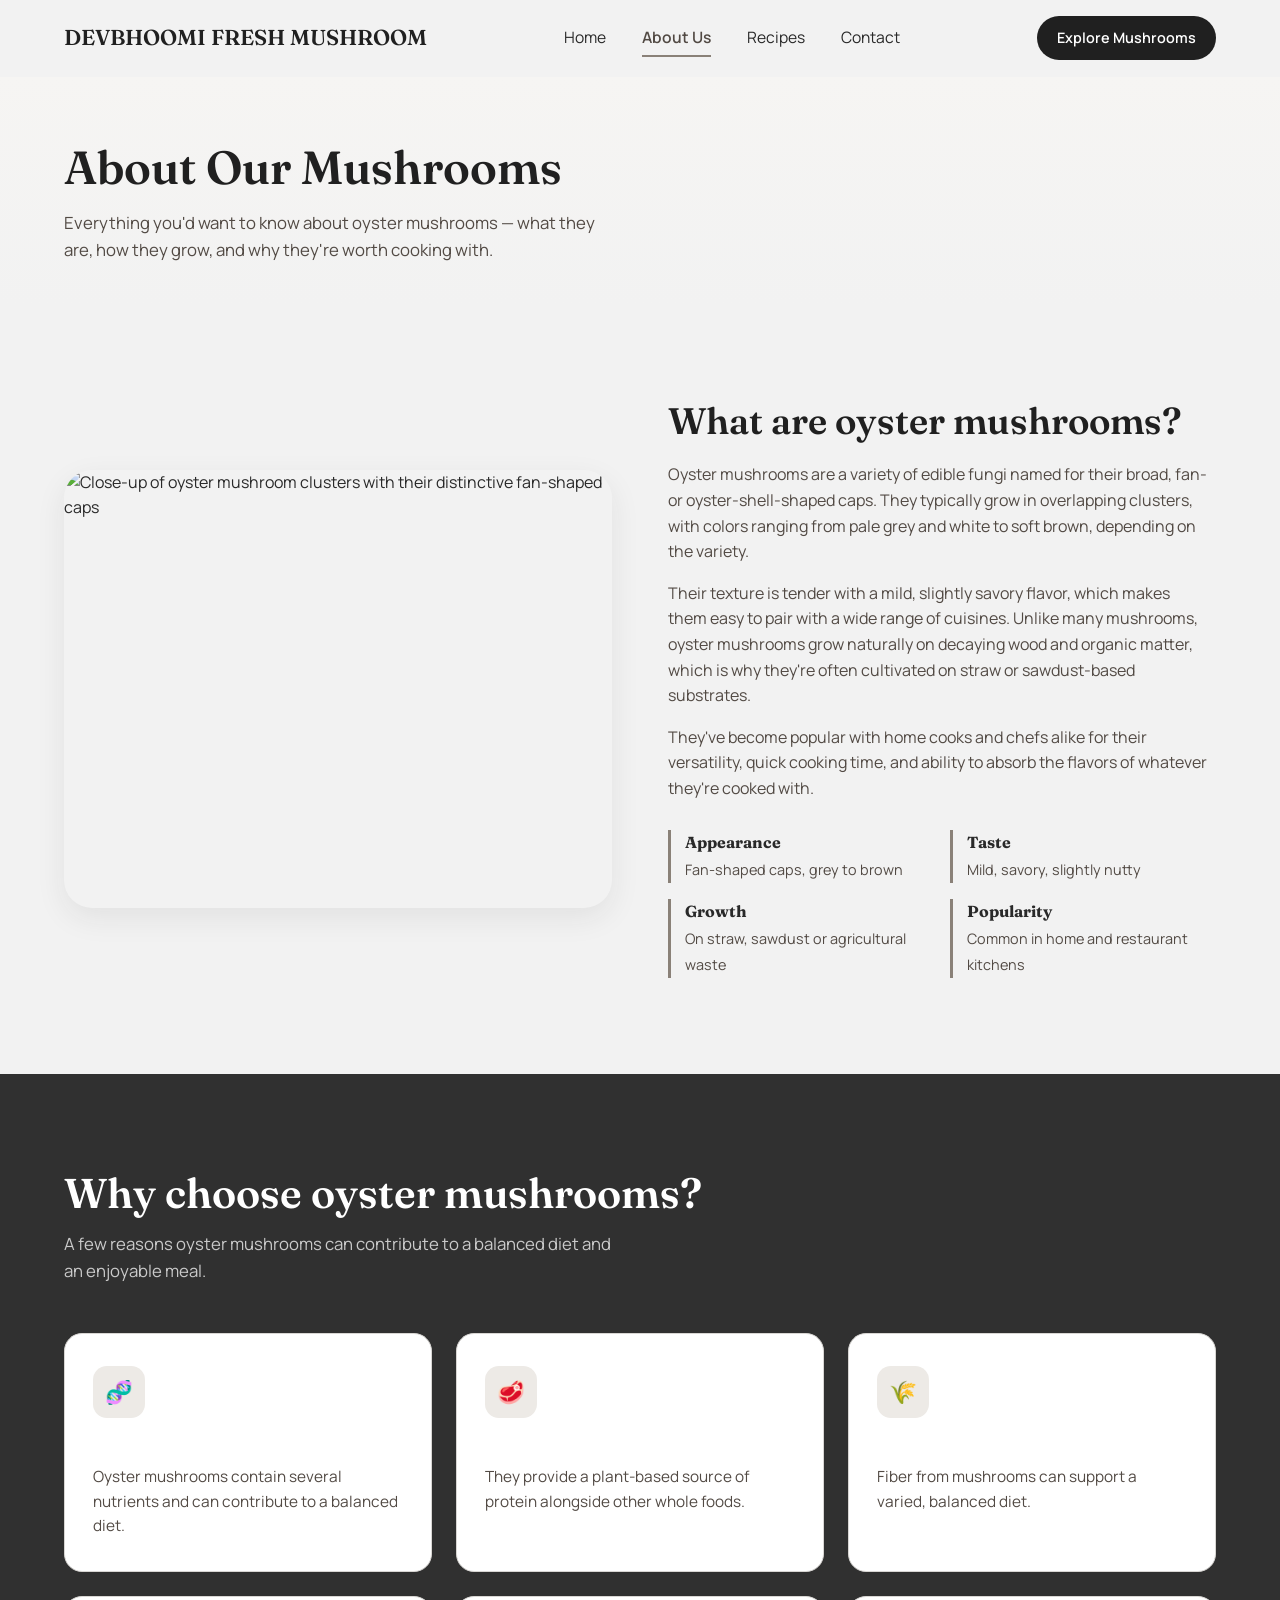
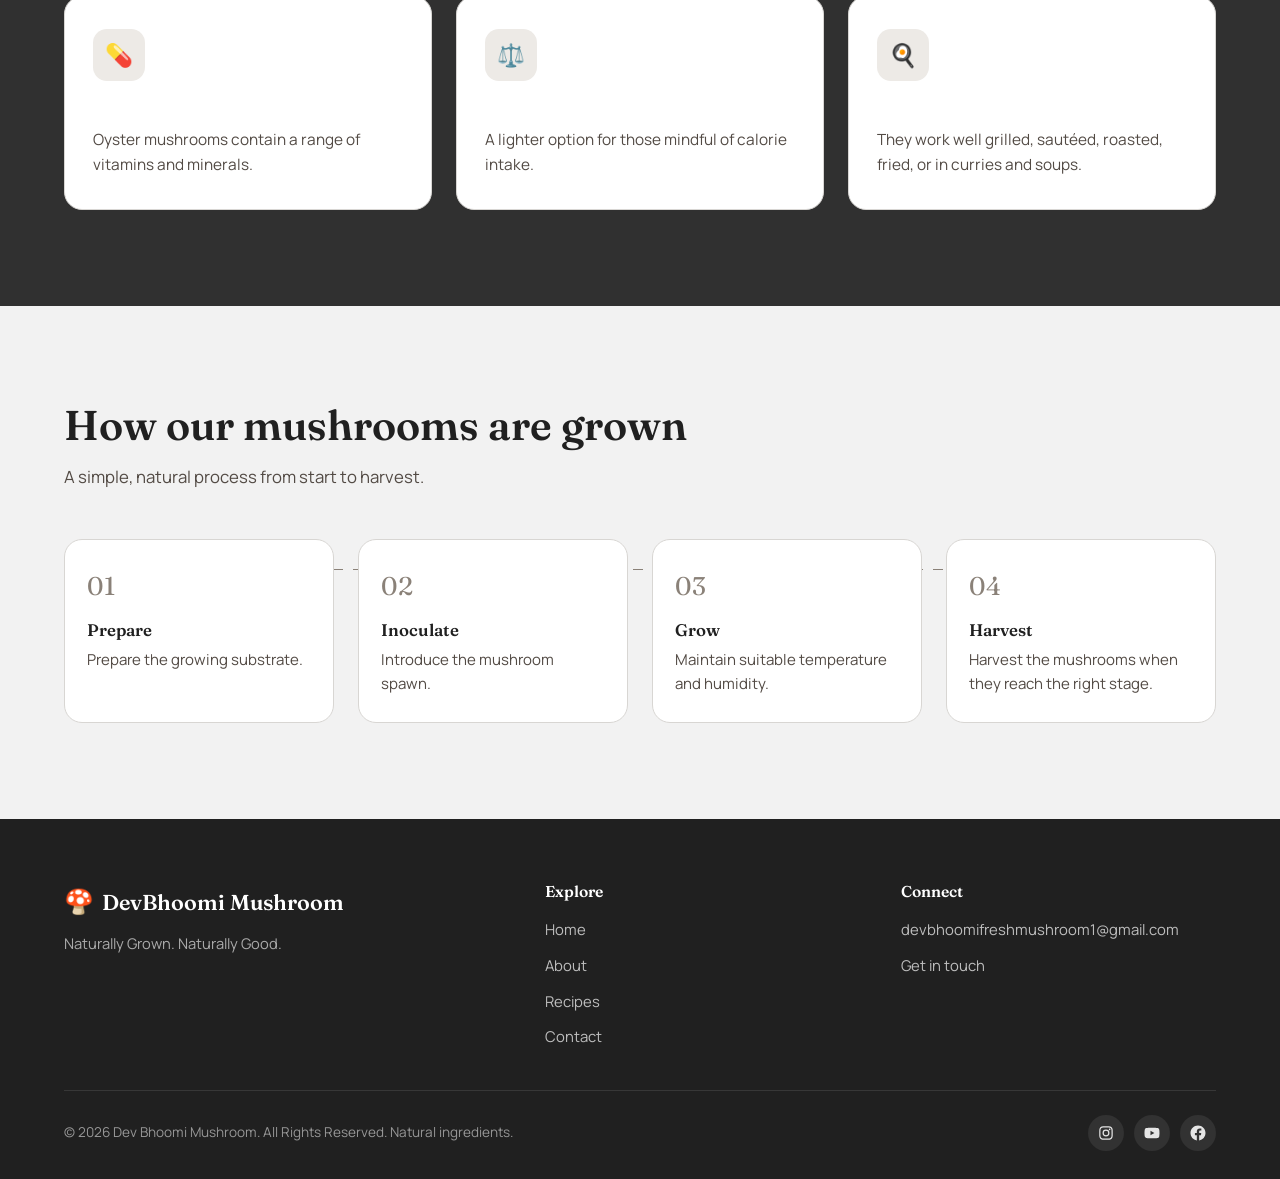
==== commit b9cfb9d9: "About pade updated" ====
--- a/about.html
+++ b/about.html
@@ -22,7 +22,6 @@
   <header class="navbar">
     <div class="container">
       <a href="index.html" class="brand">
-        <span class="brand-mark" aria-hidden="true">🍄</span>
         <span>DEVBHOOMI FRESH MUSHROOM</span>
       </a>
 
@@ -177,7 +176,7 @@
         <div class="footer-brand">
           <a href="index.html" class="brand">
             <span class="brand-mark" aria-hidden="true">🍄</span>
-            <span>Dev Bhoomi Mushroom</span>
+            <span>DevBhoomi Mushroom</span>
           </a>
           <p>Naturally Grown. Naturally Good.</p>
         </div>
@@ -195,20 +194,21 @@
         <div class="footer-col">
           <h4>Connect</h4>
           <ul>
-            <li><a href="mailto:hello@Dev Bhoomi Mushroom.com">hello@Dev Bhoomi Mushroom.com</a></li>
+            <li><a href="mailto:devbhoomifreshmushroom1@gmail.com">devbhoomifreshmushroom1@gmail.com</a></li>
             <li><a href="contact.html">Get in touch</a></li>
           </ul>
         </div>
       </div>
 
       <div class="footer-bottom">
-        <p>© 2026 Dev Bhoomi Mushroom. All Rights Reserved. Fresh ideas. Natural ingredients.</p>
+        <p>© 2026 Dev Bhoomi Mushroom. All Rights Reserved. Natural ingredients.</p>
         <div class="footer-social">
           <!-- Replace href values with actual social media URLs -->
-          <a href="https://instagram.com/" aria-label="Instagram" target="_blank" rel="noopener">📷</a>
-          <a href="https://facebook.com/" aria-label="Facebook" target="_blank" rel="noopener">📘</a>
-          <a href="https://youtube.com/" aria-label="YouTube" target="_blank" rel="noopener">▶️</a>
-          <a href="https://linkedin.com/" aria-label="LinkedIn" target="_blank" rel="noopener">💼</a>
+          <a href="https://www.instagram.com/devbhoomifreshmushroom?utm_source=qr&stkn=MTBqY3J3amJhNHFtbA%3D%3D" aria-label="Instagram" target="_blank" rel="noopener"><svg xmlns="http://www.w3.org/2000/svg" width="24" height="24" viewBox="0 0 24 24" style="fill: rgba(0, 0, 0, 1);transform: ;msFilter:;"><path d="M11.999 7.377a4.623 4.623 0 1 0 0 9.248 4.623 4.623 0 0 0 0-9.248zm0 7.627a3.004 3.004 0 1 1 0-6.008 3.004 3.004 0 0 1 0 6.008z"></path><circle cx="16.806" cy="7.207" r="1.078"></circle><path d="M20.533 6.111A4.605 4.605 0 0 0 17.9 3.479a6.606 6.606 0 0 0-2.186-.42c-.963-.042-1.268-.054-3.71-.054s-2.755 0-3.71.054a6.554 6.554 0 0 0-2.184.42 4.6 4.6 0 0 0-2.633 2.632 6.585 6.585 0 0 0-.419 2.186c-.043.962-.056 1.267-.056 3.71 0 2.442 0 2.753.056 3.71.015.748.156 1.486.419 2.187a4.61 4.61 0 0 0 2.634 2.632 6.584 6.584 0 0 0 2.185.45c.963.042 1.268.055 3.71.055s2.755 0 3.71-.055a6.615 6.615 0 0 0 2.186-.419 4.613 4.613 0 0 0 2.633-2.633c.263-.7.404-1.438.419-2.186.043-.962.056-1.267.056-3.71s0-2.753-.056-3.71a6.581 6.581 0 0 0-.421-2.217zm-1.218 9.532a5.043 5.043 0 0 1-.311 1.688 2.987 2.987 0 0 1-1.712 1.711 4.985 4.985 0 0 1-1.67.311c-.95.044-1.218.055-3.654.055-2.438 0-2.687 0-3.655-.055a4.96 4.96 0 0 1-1.669-.311 2.985 2.985 0 0 1-1.719-1.711 5.08 5.08 0 0 1-.311-1.669c-.043-.95-.053-1.218-.053-3.654 0-2.437 0-2.686.053-3.655a5.038 5.038 0 0 1 .311-1.687c.305-.789.93-1.41 1.719-1.712a5.01 5.01 0 0 1 1.669-.311c.951-.043 1.218-.055 3.655-.055s2.687 0 3.654.055a4.96 4.96 0 0 1 1.67.311 2.991 2.991 0 0 1 1.712 1.712 5.08 5.08 0 0 1 .311 1.669c.043.951.054 1.218.054 3.655 0 2.436 0 2.698-.043 3.654h-.011z"></path></svg></a>
+
+          <a href="https://youtube.com/@devbhoomifreshmushroom?si=rqOUth8mjBbaC6ms" aria-label="YouTube" target="_blank" rel="noopener"><svg xmlns="http://www.w3.org/2000/svg" width="24" height="24" viewBox="0 0 24 24" style="fill: rgba(0, 0, 0, 1);transform: ;msFilter:;"><path d="M21.593 7.203a2.506 2.506 0 0 0-1.762-1.766C18.265 5.007 12 5 12 5s-6.264-.007-7.831.404a2.56 2.56 0 0 0-1.766 1.778c-.413 1.566-.417 4.814-.417 4.814s-.004 3.264.406 4.814c.23.857.905 1.534 1.763 1.765 1.582.43 7.83.437 7.83.437s6.265.007 7.831-.403a2.515 2.515 0 0 0 1.767-1.763c.414-1.565.417-4.812.417-4.812s.02-3.265-.407-4.831zM9.996 15.005l.005-6 5.207 3.005-5.212 2.995z"></path></svg></a>
+
+          <a href="https://www.facebook.com/share/r/1BsQom3Ckp/" aria-label="Facebook" target="_blank" rel="noopener"><svg xmlns="http://www.w3.org/2000/svg" width="24" height="24" viewBox="0 0 24 24" style="fill: rgba(0, 0, 0, 1);transform: ;msFilter:;"><path d="M12.001 2.002c-5.522 0-9.999 4.477-9.999 9.999 0 4.99 3.656 9.126 8.437 9.879v-6.988h-2.54v-2.891h2.54V9.798c0-2.508 1.493-3.891 3.776-3.891 1.094 0 2.24.195 2.24.195v2.459h-1.264c-1.24 0-1.628.772-1.628 1.563v1.875h2.771l-.443 2.891h-2.328v6.988C18.344 21.129 22 16.992 22 12.001c0-5.522-4.477-9.999-9.999-9.999z"></path></svg></a>
         </div>
       </div>
     </div>
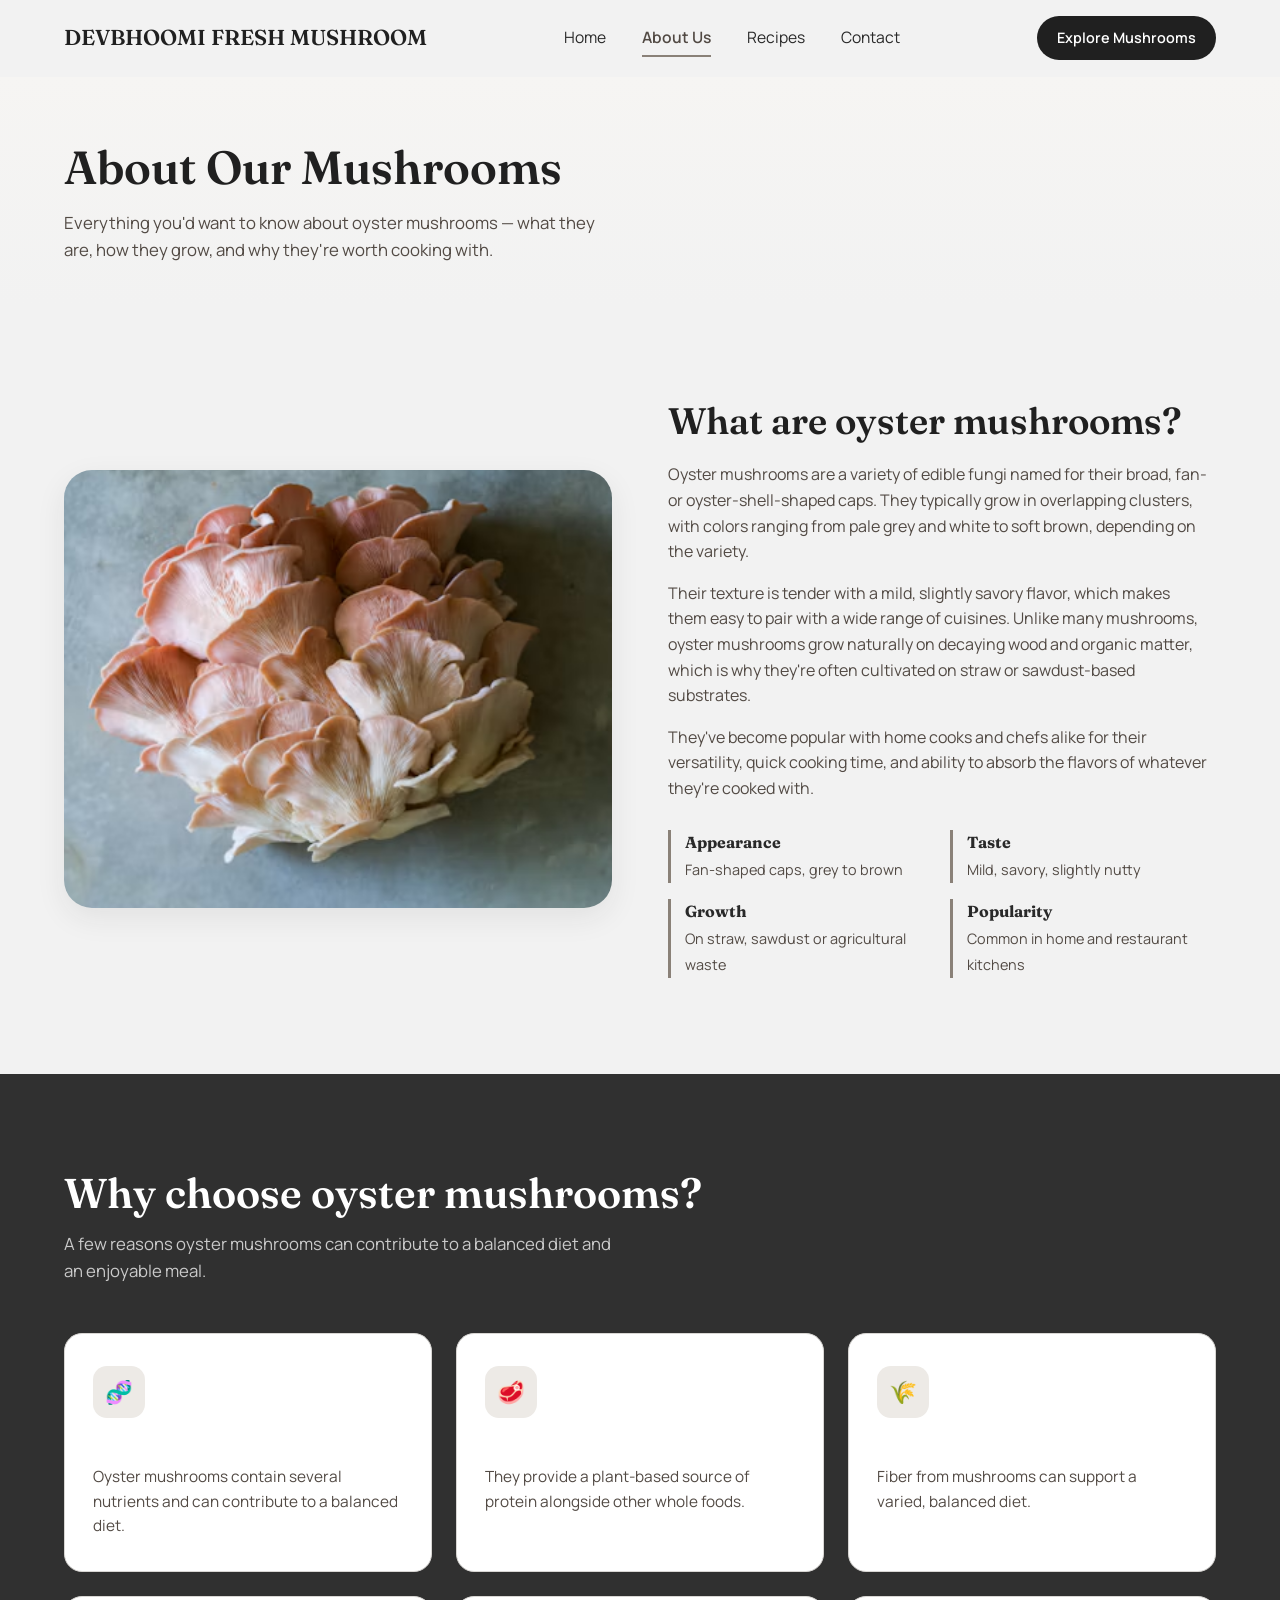
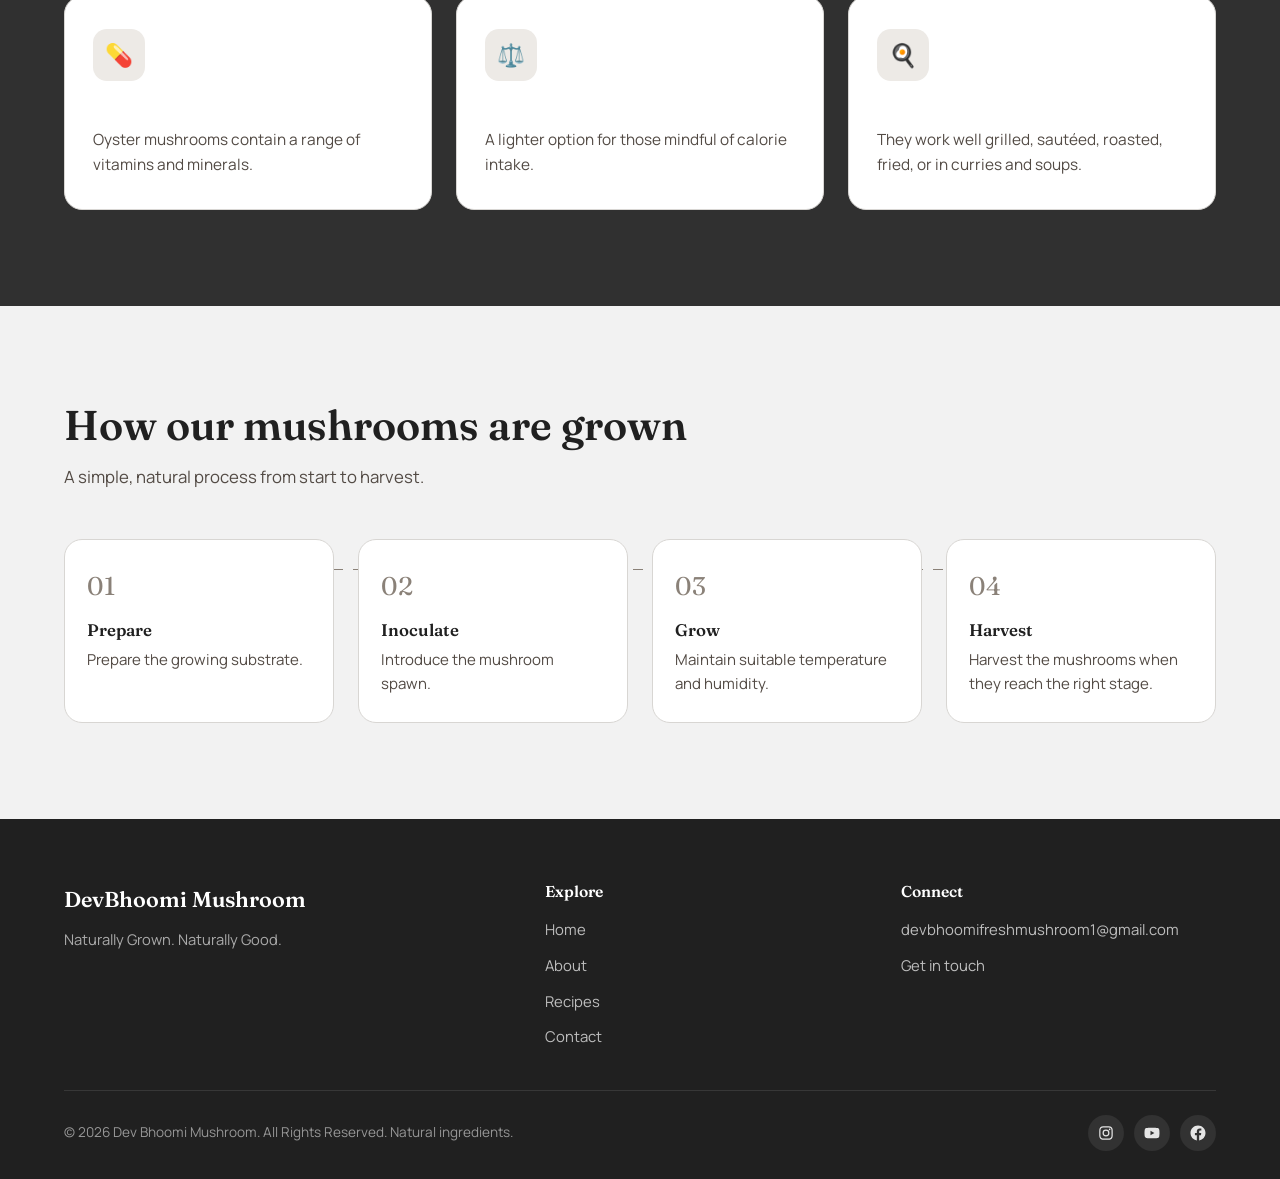
==== commit 29a6eb38: "About, recipes, contact, changed and images added and vidoes embedded" ====
--- a/about.html
+++ b/about.html
@@ -57,8 +57,7 @@
       <div class="container">
         <div class="about-intro">
           <div class="about-intro-media reveal">
-            <img
-              src="https://images.unsplash.com/photo-1552825896-84f4b3c8e6a5?auto=format&fit=crop&w=900&q=80"
+            <img src="/assets/images/hero-osyter-mushroom.avif"
               alt="Close-up of oyster mushroom clusters with their distinctive fan-shaped caps"
               loading="lazy">
           </div>
@@ -175,7 +174,7 @@
       <div class="footer-top">
         <div class="footer-brand">
           <a href="index.html" class="brand">
-            <span class="brand-mark" aria-hidden="true">🍄</span>
+            <!-- <span class="brand-mark" aria-hidden="true">🍄</span> -->
             <span>DevBhoomi Mushroom</span>
           </a>
           <p>Naturally Grown. Naturally Good.</p>
--- a/css/style.css
+++ b/css/style.css
@@ -355,7 +355,7 @@
   flex-wrap: wrap;
 }
 
-.hero-art {
+/* .hero-art {
   position: relative;
   border-radius: var(--radius-lg);
   overflow: hidden;
@@ -367,6 +367,28 @@
   width: 100%;
   height: 100%;
   object-fit: cover;
+}
+
+.hero-art::after {
+  content: '';
+  position: absolute;
+  inset: 0;
+  background: linear-gradient(180deg, rgba(32,32,32,0) 55%, rgba(32,32,32,0.35) 100%);
+} */
+
+.hero-art {
+  aspect-ratio: auto;
+  box-shadow: none;
+  overflow: visible;
+
+}
+
+.hero-art img {
+  width: 100%;
+  height: 100%;
+  border-radius: 50%;
+  object-fit: cover;
+  box-shadow: var(--shadow-lift);
 }
 
 .hero-art::after {
@@ -1327,4 +1349,11 @@
 
 .social-row a:hover svg {
   fill: var(--white) !important;
-}+}
+
+
+
+
+
+
+
